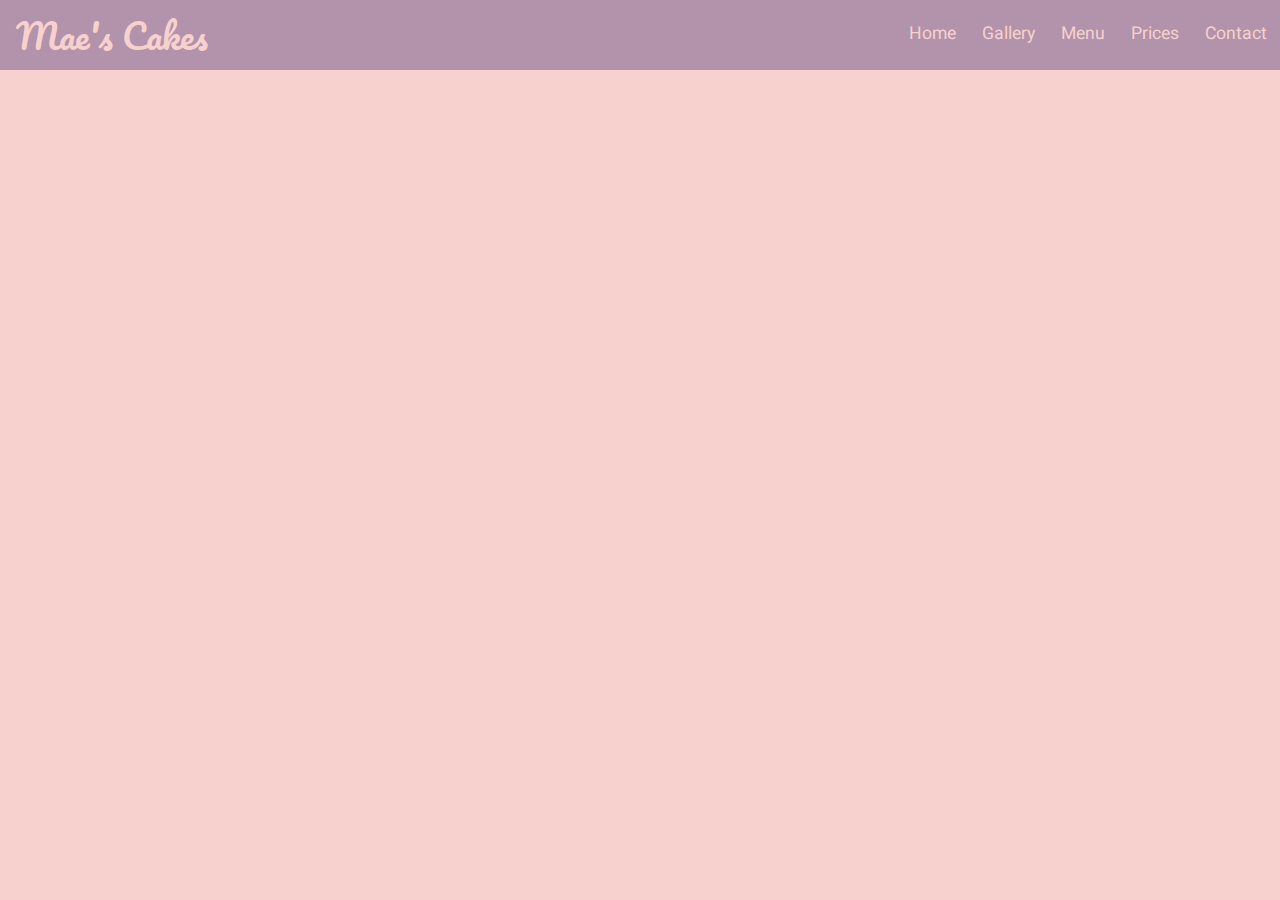
==== html/index.html @ ae8719c3 "creates html and css files" ====
<!DOCTYPE html>
<html lang="en">
    <head>
        <meta charset="UTF-8" />
        <meta http-equiv="X-UA-Compatible" content="IE=edge" />
        <meta name="viewport" content="width=device-width, initial-scale=1.0" />
        <title>Mae's Cakes</title>
        <link rel="stylesheet" href="../css/main.css" />
    </head>
    <body>
        <header class="header">
            <div class="logo">Mae's Cakes</div>
            <ul class="nav-links">
                <li><a href="index.html">Home</a></li>
                <li><a href="gallery.html">Gallery</a></li>
                <li><a href="menu.html">Menu</a></li>
                <li><a href="prices.html">Prices</a></li>
                <li><a href="contact.html">Contact</a></li>
            </ul>
            <div class="dropdown">
                <div class="dd-bar"></div>
                <div class="dd-bar"></div>
                <div class="dd-bar"></div>
            </div>
        </header>
        <main>
            <section class="hero">
                <img src="" alt="">
            </section>
        </main>
        <script src="../script.js"></script>
    </body>
</html>
---- css/main.css ----
@import url('https://fonts.googleapis.com/css2?family=Pacifico&display=swap');
@import url('https://fonts.googleapis.com/css2?family=Heebo:wght@500&display=swap');

*,
*::before,
*::after {
    box-sizing: border-box;
}

* {
    margin: 0;
    padding: 0;
    font: inherit;
}

body {
    min-height: 100vh;
    background-color: #f7d1cd;
}

html {
    color-scheme: dark light;
}

img,
picture,
svg,
video {
    display: block;
    max-width: 100%;
}

.dropdown {
    display: none;
}

.dd-bar {
    background-color: #f3e0de;
    margin-top: 0.25rem;
    margin-right: 1rem;
    width: 25px;
    height: 3px;
    border-radius: 5px;
}

.header {
    position: fixed;
    top: 0;
    width: 100%;
    background-color: #b392ac;
    display: flex;
    justify-content: space-between;
    align-items: center;
    height: 70px;
}

.logo {
    font-family: 'Pacifico', cursive;
    font-size: 2.2rem;
    color: #f7d1cd;
    margin-left: 1rem;
}

.nav-links {
    display: flex;
    justify-content: space-around;
    width: 30%;
}

.nav-links li {
    list-style: none;
}

.nav-links a {
    font-family: 'Heebo', sans-serif;
    font-size: 1.1rem;
    text-decoration: none;
    color: #f7d1cd;
}

.nav-links a::after {
    content: '';
    width: 0;
    height: 3px;
    background-color: #f3e0de;
    margin: auto;
    display: block;
}

.nav-links a:hover::after {
    width: 100%;
    transition: width 0.3s linear;
}

.test {
    width: 50px;
    height: 50px;
    background-color: orange;
    margin: 1rem;
}

@media screen and (min-width: 1001px) and (max-width: 1250px) {
    .nav-links {
        width: 40%;
    }
}

@media screen and (max-width: 1000px) {
    .dropdown {
        display: block;
    }

    .nav-links {
        display: none;
    }
}
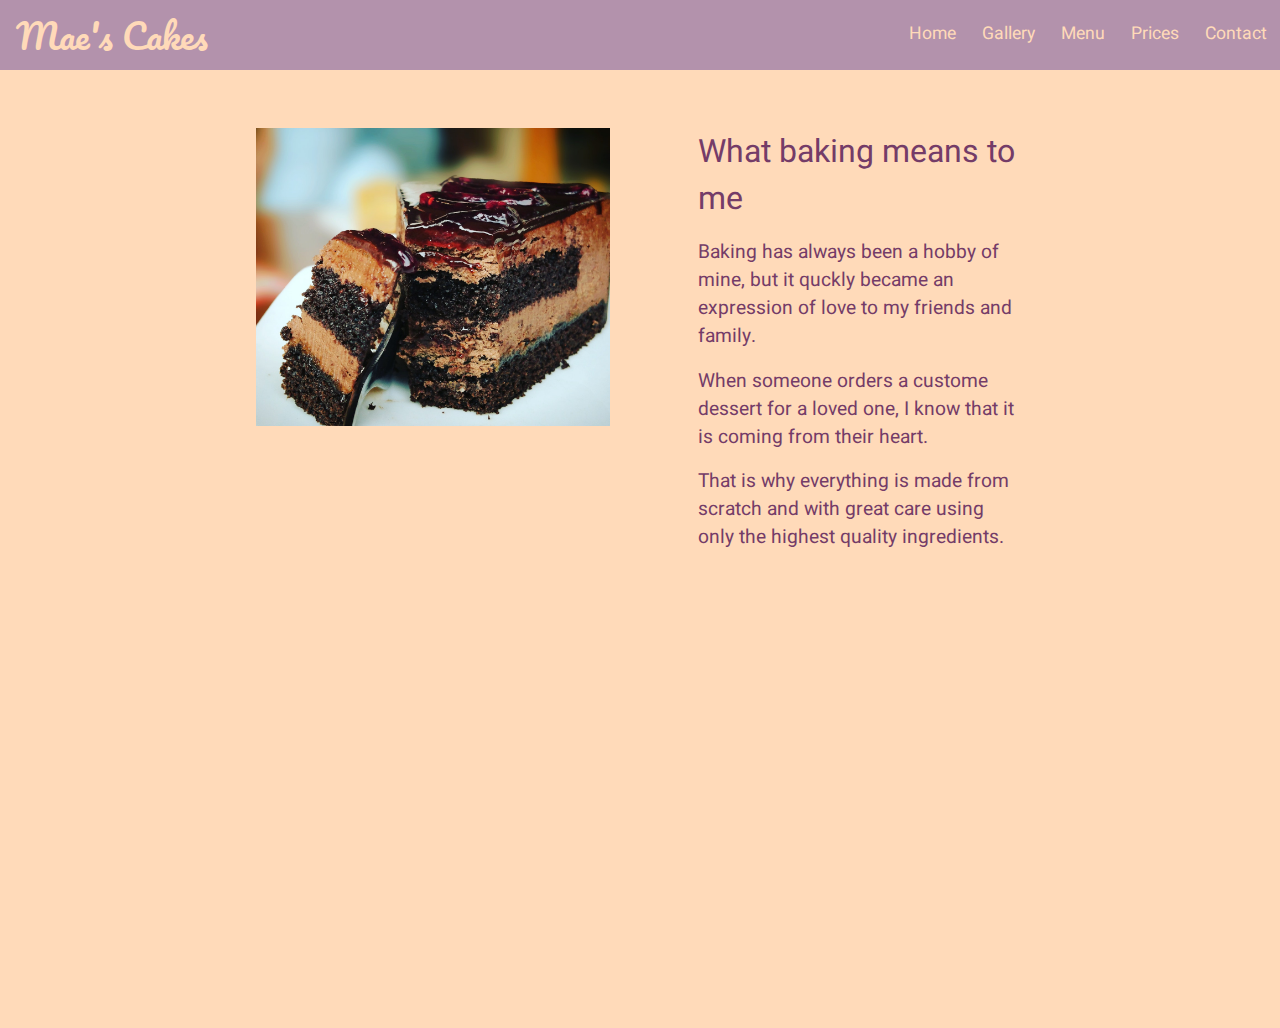
==== commit d8264dbc: "modifies index.html file" ====
--- a/html/index.html
+++ b/html/index.html
@@ -5,6 +5,7 @@
         <meta http-equiv="X-UA-Compatible" content="IE=edge" />
         <meta name="viewport" content="width=device-width, initial-scale=1.0" />
         <title>Mae's Cakes</title>
+        <link rel="icon" href="../images/favicon-32x32.png">
         <link rel="stylesheet" href="../css/main.css" />
     </head>
     <body>
@@ -25,7 +26,16 @@
         </header>
         <main>
             <section class="hero">
-                <img src="" alt="">
+                <div class="img-container">
+                <img class="home-img" src="../images/pexels-abhinav-goswami-291528.jpg" alt="An image of a slice of cake.">
+                <!-- Photo by Abhinav Goswami: https://www.pexels.com/photo/sliced-cake-on-plate-291528/ -->
+                </div>
+                <div class="about">
+                    <h1 class="baking">What baking means to me</h1>
+                    <p>Baking has always been a hobby of mine, but it quckly became an expression of love to my friends and family.</p>
+                    <p>When someone orders a custome dessert for a loved one, I know that it is coming from their heart.</p>
+                    <p>That is why everything is made from scratch and with great care using only the highest quality ingredients.</p>
+                </div>
             </section>
         </main>
         <script src="../script.js"></script>
--- a/css/main.css
+++ b/css/main.css
@@ -15,7 +15,7 @@
 
 body {
     min-height: 100vh;
-    background-color: #f7d1cd;
+    background-color: #ffdab9;
 }
 
 html {
@@ -28,6 +28,20 @@
 video {
     display: block;
     max-width: 100%;
+}
+
+.about {
+    font-family: 'Heebo', sans-serif;
+    font-size: 1.2rem;
+    color: #743c68;
+}
+
+.about p {
+    margin: 5% 0;
+}
+
+.baking {
+    font-size: 2rem;
 }
 
 .dropdown {
@@ -54,10 +68,22 @@
     height: 70px;
 }
 
+.hero {
+    display: flex;
+    justify-content: center;
+    margin: 10% auto;
+    width: 60%;
+}
+
+.home-img {
+    width: 80%;
+    margin: 0;
+}
+
 .logo {
     font-family: 'Pacifico', cursive;
     font-size: 2.2rem;
-    color: #f7d1cd;
+    color: #ffdab9;
     margin-left: 1rem;
 }
 
@@ -75,7 +101,7 @@
     font-family: 'Heebo', sans-serif;
     font-size: 1.1rem;
     text-decoration: none;
-    color: #f7d1cd;
+    color: #ffdab9;
 }
 
 .nav-links a::after {
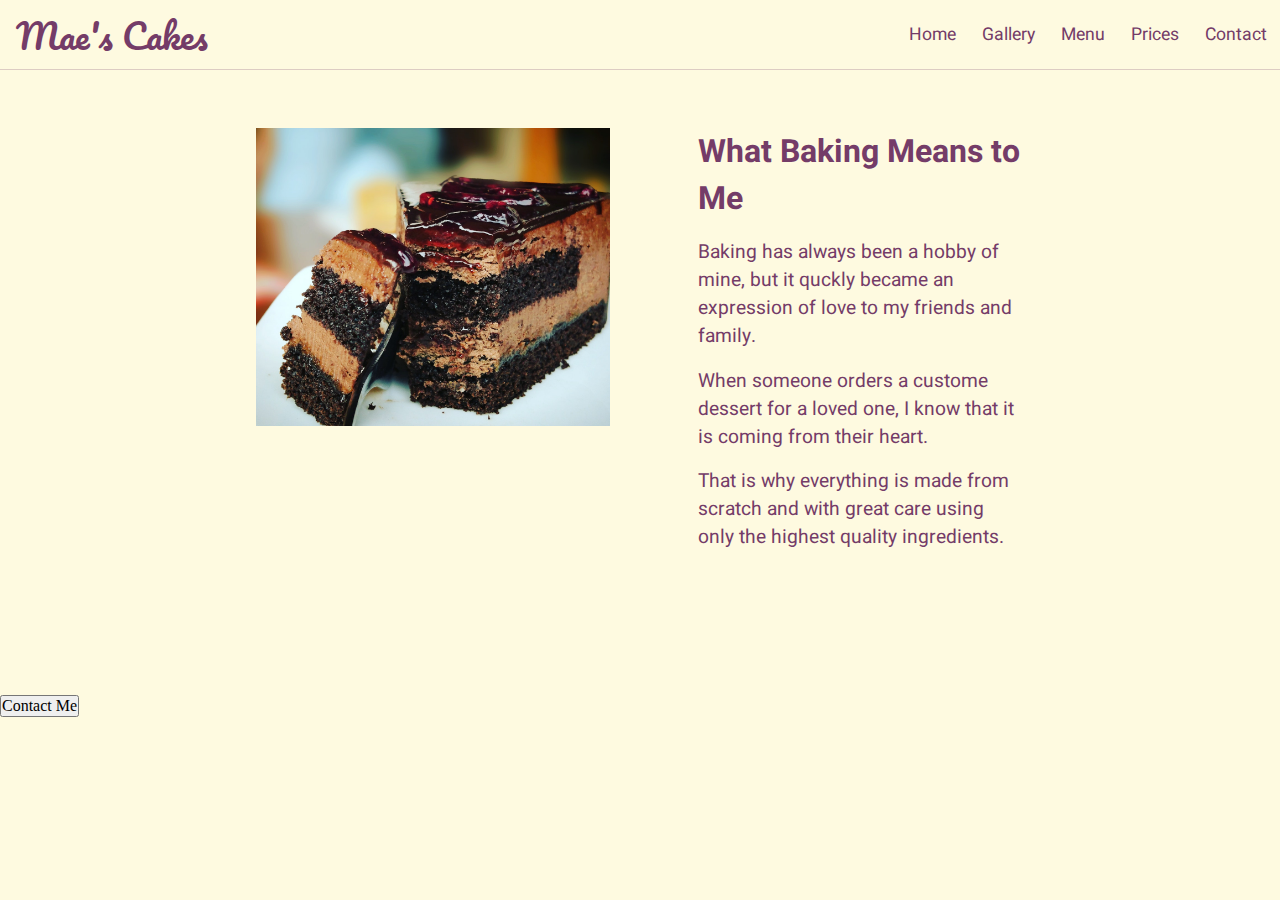
==== commit 7c835da2: "modifies html, css, and js files" ====
--- a/html/index.html
+++ b/html/index.html
@@ -5,37 +5,59 @@
         <meta http-equiv="X-UA-Compatible" content="IE=edge" />
         <meta name="viewport" content="width=device-width, initial-scale=1.0" />
         <title>Mae's Cakes</title>
-        <link rel="icon" href="../images/favicon-32x32.png">
+        <link rel="icon" href="../images/favicon-32x32.png" />
         <link rel="stylesheet" href="../css/main.css" />
     </head>
     <body>
-        <header class="header">
+        <nav>
             <div class="logo">Mae's Cakes</div>
-            <ul class="nav-links">
-                <li><a href="index.html">Home</a></li>
-                <li><a href="gallery.html">Gallery</a></li>
-                <li><a href="menu.html">Menu</a></li>
-                <li><a href="prices.html">Prices</a></li>
-                <li><a href="contact.html">Contact</a></li>
-            </ul>
-            <div class="dropdown">
+            <div class="dropdown" data-dropdown>
                 <div class="dd-bar"></div>
                 <div class="dd-bar"></div>
                 <div class="dd-bar"></div>
             </div>
-        </header>
+            <ul class="nav-links" data-links>
+                <li class="main-nav-li"><a href="index.html">Home</a></li>
+                <li class="main-nav-li"><a href="gallery.html">Gallery</a></li>
+                <li class="main-nav-li"><a href="menu.html">Menu</a></li>
+                <li class="main-nav-li"><a href="prices.html">Prices</a></li>
+                <li class="main-nav-li"><a href="contact.html">Contact</a></li>
+            </ul>
+        </nav>
         <main>
-            <section class="hero">
+            <section class="home">
                 <div class="img-container">
-                <img class="home-img" src="../images/pexels-abhinav-goswami-291528.jpg" alt="An image of a slice of cake.">
-                <!-- Photo by Abhinav Goswami: https://www.pexels.com/photo/sliced-cake-on-plate-291528/ -->
+                    <img
+                        class="home-img"
+                        src="../images/pexels-abhinav-goswami-291528.jpg"
+                        alt="An image of a slice of cake."
+                    />
+                    <!-- Photo by Abhinav Goswami: https://www.pexels.com/photo/sliced-cake-on-plate-291528/ -->
                 </div>
                 <div class="about">
-                    <h1 class="baking">What baking means to me</h1>
-                    <p>Baking has always been a hobby of mine, but it quckly became an expression of love to my friends and family.</p>
-                    <p>When someone orders a custome dessert for a loved one, I know that it is coming from their heart.</p>
-                    <p>That is why everything is made from scratch and with great care using only the highest quality ingredients.</p>
+                    <h1 class="mission">What Baking Means to Me</h1>
+                    <p>
+                        Baking has always been a hobby of mine, but it quckly
+                        became an expression of love to my friends and family.
+                    </p>
+                    <p>
+                        When someone orders a custome dessert for a loved one, I
+                        know that it is coming from their heart.
+                    </p>
+                    <p>
+                        That is why everything is made from scratch and with
+                        great care using only the highest quality ingredients.
+                    </p>
                 </div>
+            </section>
+            <section class="contact">
+                <button
+                    type="button"
+                    onclick="location.href='contact.html'"
+                    class="home-contact-btn"
+                >
+                    Contact Me
+                </button>
             </section>
         </main>
         <script src="../script.js"></script>
--- a/css/main.css
+++ b/css/main.css
@@ -1,5 +1,5 @@
 @import url('https://fonts.googleapis.com/css2?family=Pacifico&display=swap');
-@import url('https://fonts.googleapis.com/css2?family=Heebo:wght@500&display=swap');
+@import url('https://fonts.googleapis.com/css2?family=Heebo:wght@500;700&display=swap');
 
 *,
 *::before,
@@ -15,7 +15,9 @@
 
 body {
     min-height: 100vh;
-    background-color: #ffdab9;
+    background-color: #fefae0;
+    display: flex;
+    flex-direction: column;
 }
 
 html {
@@ -40,16 +42,17 @@
     margin: 5% 0;
 }
 
-.baking {
-    font-size: 2rem;
-}
-
 .dropdown {
     display: none;
 }
 
+.mission {
+    font-size: 2rem;
+    font-weight: 700;
+}
+
 .dd-bar {
-    background-color: #f3e0de;
+    background-color: #743c68;
     margin-top: 0.25rem;
     margin-right: 1rem;
     width: 25px;
@@ -57,18 +60,19 @@
     border-radius: 5px;
 }
 
-.header {
+nav {
     position: fixed;
     top: 0;
     width: 100%;
-    background-color: #b392ac;
+    border-bottom: 1px solid #743c683d;
+    background-color: #fefae0;
     display: flex;
     justify-content: space-between;
     align-items: center;
     height: 70px;
 }
 
-.hero {
+.home {
     display: flex;
     justify-content: center;
     margin: 10% auto;
@@ -83,7 +87,7 @@
 .logo {
     font-family: 'Pacifico', cursive;
     font-size: 2.2rem;
-    color: #ffdab9;
+    color: #743c68;
     margin-left: 1rem;
 }
 
@@ -101,42 +105,74 @@
     font-family: 'Heebo', sans-serif;
     font-size: 1.1rem;
     text-decoration: none;
-    color: #ffdab9;
+    color: #743c68;
 }
 
-.nav-links a::after {
-    content: '';
-    width: 0;
-    height: 3px;
-    background-color: #f3e0de;
-    margin: auto;
-    display: block;
-}
-
-.nav-links a:hover::after {
-    width: 100%;
-    transition: width 0.3s linear;
-}
-
-.test {
-    width: 50px;
-    height: 50px;
-    background-color: orange;
-    margin: 1rem;
-}
-
-@media screen and (min-width: 1001px) and (max-width: 1250px) {
-    .nav-links {
-        width: 40%;
-    }
-}
-
-@media screen and (max-width: 1000px) {
-    .dropdown {
-        display: block;
+@media screen and (max-width: 500px) {
+    .about {
+        padding: 1.3rem;
+        font-size: 0.95rem;
     }
 
     .nav-links {
         display: none;
     }
-}+
+    .contact {
+        display: flex;
+        justify-content: center;
+        align-items: center;
+        margin: 0;
+    }
+
+    .home {
+        flex-direction: column;
+        margin: 40px 0 0 0;
+        width: 100%;
+    }
+
+    .dropdown {
+        display: block;
+    }
+
+    .home-contact-btn {
+        background-color: #743c68;
+        margin-bottom: 15px;
+        padding: 0.75rem 2rem;
+        border: none;
+        border-radius: 10px;
+        color: #fefae0;
+        font-family: 'Heebo', sans-serif;
+    }
+
+    .home-img {
+        width: 100%;
+        margin-bottom: 20px;
+    }
+
+    .mission {
+        font-size: 1.4rem;
+    }
+
+    .main-nav-li {
+        margin: 0;
+    }
+
+    .nav-links {
+        left: -100%;
+    }
+
+    .active {
+        display: flex;
+        flex-direction: column;
+        justify-content: space-around;
+        position: fixed;
+        width: 100%;
+        height: 90vh;
+        background-color: #fefae0;
+        top: 70px;
+        left: 0%;
+        text-align: center;
+        transition: all 1s;
+    }
+}
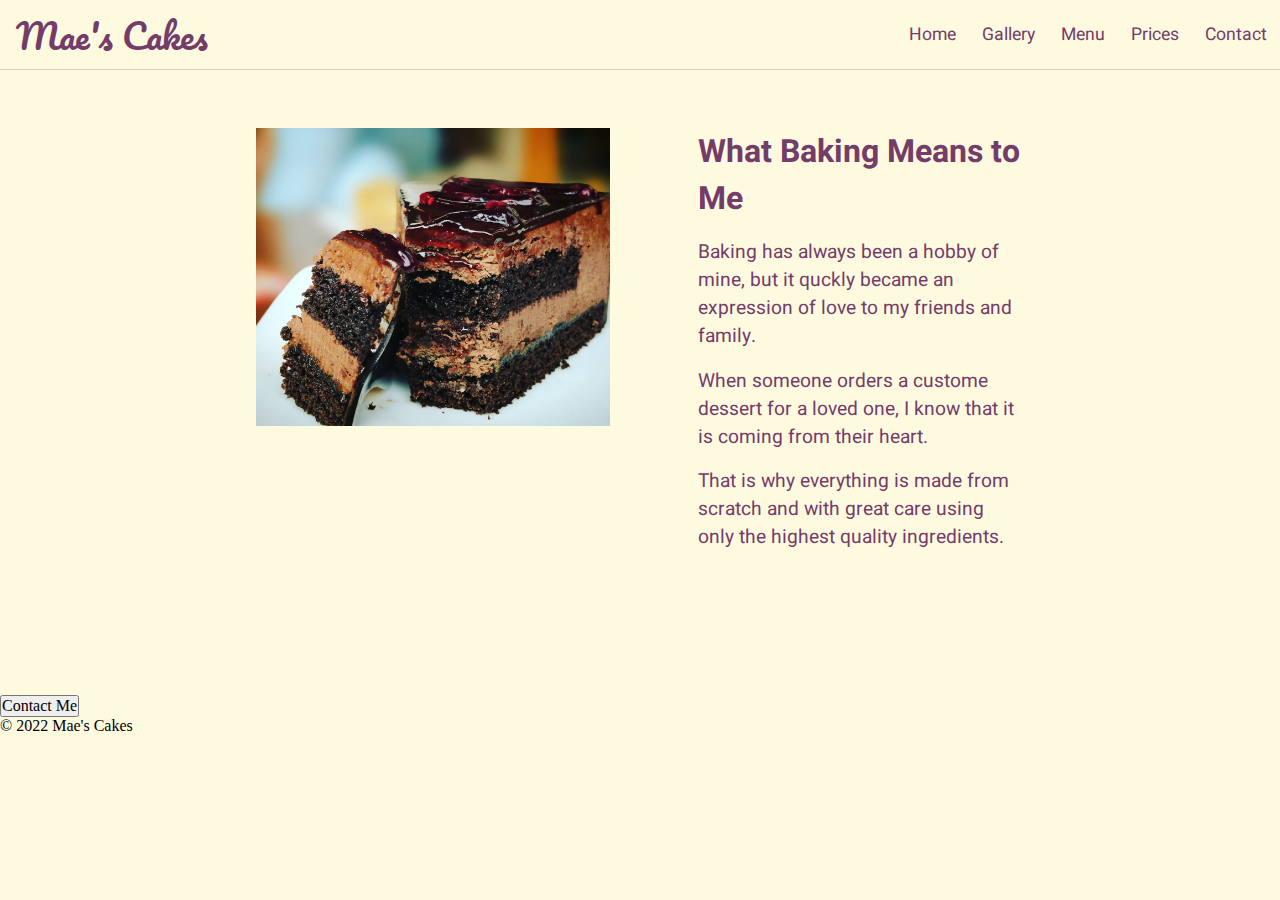
==== commit 1f36675e: "adds footer to index.html" ====
--- a/html/index.html
+++ b/html/index.html
@@ -60,6 +60,9 @@
                 </button>
             </section>
         </main>
+        <footer>
+            <p>&#169; 2022 Mae's Cakes</p>
+        </footer>
         <script src="../script.js"></script>
     </body>
 </html>
--- a/css/main.css
+++ b/css/main.css
@@ -95,6 +95,7 @@
     display: flex;
     justify-content: space-around;
     width: 30%;
+    transition: all 0.5s ease-in;
 }
 
 .nav-links li {
@@ -108,14 +109,30 @@
     color: #743c68;
 }
 
-@media screen and (max-width: 500px) {
+@media screen and (max-width: 700px) {
     .about {
         padding: 1.3rem;
         font-size: 0.95rem;
     }
 
     .nav-links {
-        display: none;
+        display: block;
+        position: absolute;
+        overflow-x: hidden;
+        top: 70px;
+        width: 100%;
+        height: 100vh;
+        left: -100%;
+        text-align: center;
+        transition: all 0.5s ease-in-out;
+    }
+
+    .nav-links li {
+        margin-top: 30px;
+    }
+
+    .nav-links li a {
+        font-size: 1.5rem;
     }
 
     .contact {
@@ -158,14 +175,8 @@
         margin: 0;
     }
 
-    .nav-links {
-        left: -100%;
-    }
-
     .active {
-        display: flex;
-        flex-direction: column;
-        justify-content: space-around;
+        display: block;
         position: fixed;
         width: 100%;
         height: 90vh;
@@ -173,6 +184,5 @@
         top: 70px;
         left: 0%;
         text-align: center;
-        transition: all 1s;
     }
 }
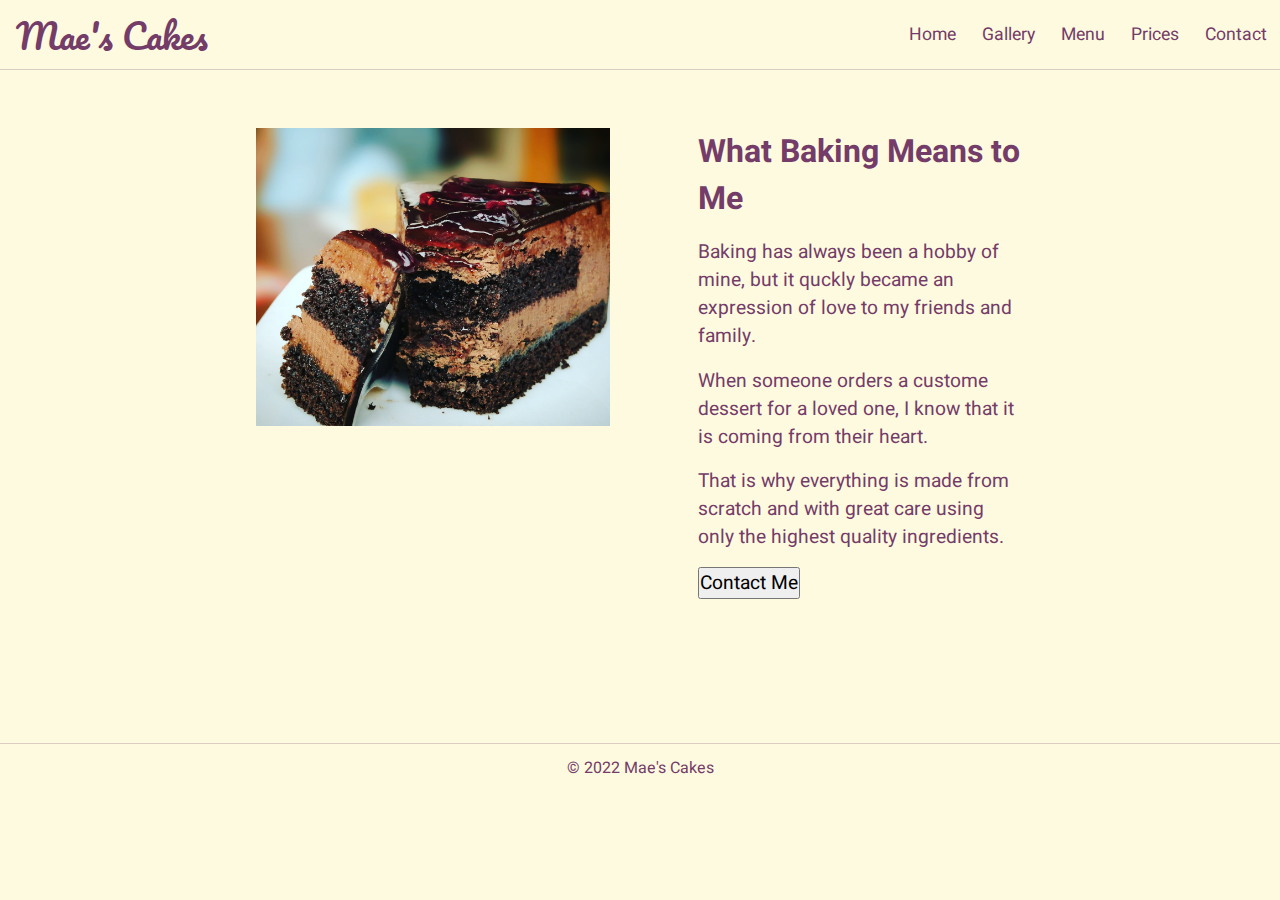
==== commit c346b8f5: "removes contact section and creates contact div to about div" ====
--- a/html/index.html
+++ b/html/index.html
@@ -48,16 +48,16 @@
                         That is why everything is made from scratch and with
                         great care using only the highest quality ingredients.
                     </p>
+                    <div class="contact">
+                        <button
+                            type="button"
+                            onclick="location.href='contact.html'"
+                            class="home-contact-btn"
+                        >
+                            Contact Me
+                        </button>
+                    </div>
                 </div>
-            </section>
-            <section class="contact">
-                <button
-                    type="button"
-                    onclick="location.href='contact.html'"
-                    class="home-contact-btn"
-                >
-                    Contact Me
-                </button>
             </section>
         </main>
         <footer>
--- a/css/main.css
+++ b/css/main.css
@@ -30,6 +30,31 @@
 video {
     display: block;
     max-width: 100%;
+}
+
+button:hover {
+    background-color: #743c6836;
+}
+
+footer {
+    color: #743c68;
+    text-align: center;
+    margin-top: 1rem;
+    padding: 0.75rem;
+    border-top: 1px solid #743c683d;
+    font-family: 'Heebo', sans-serif;
+}
+
+nav {
+    position: fixed;
+    top: 0;
+    width: 100%;
+    border-bottom: 1px solid #743c683d;
+    background-color: #fefae0;
+    display: flex;
+    justify-content: space-between;
+    align-items: center;
+    height: 70px;
 }
 
 .about {
@@ -60,17 +85,6 @@
     border-radius: 5px;
 }
 
-nav {
-    position: fixed;
-    top: 0;
-    width: 100%;
-    border-bottom: 1px solid #743c683d;
-    background-color: #fefae0;
-    display: flex;
-    justify-content: space-between;
-    align-items: center;
-    height: 70px;
-}
 
 .home {
     display: flex;
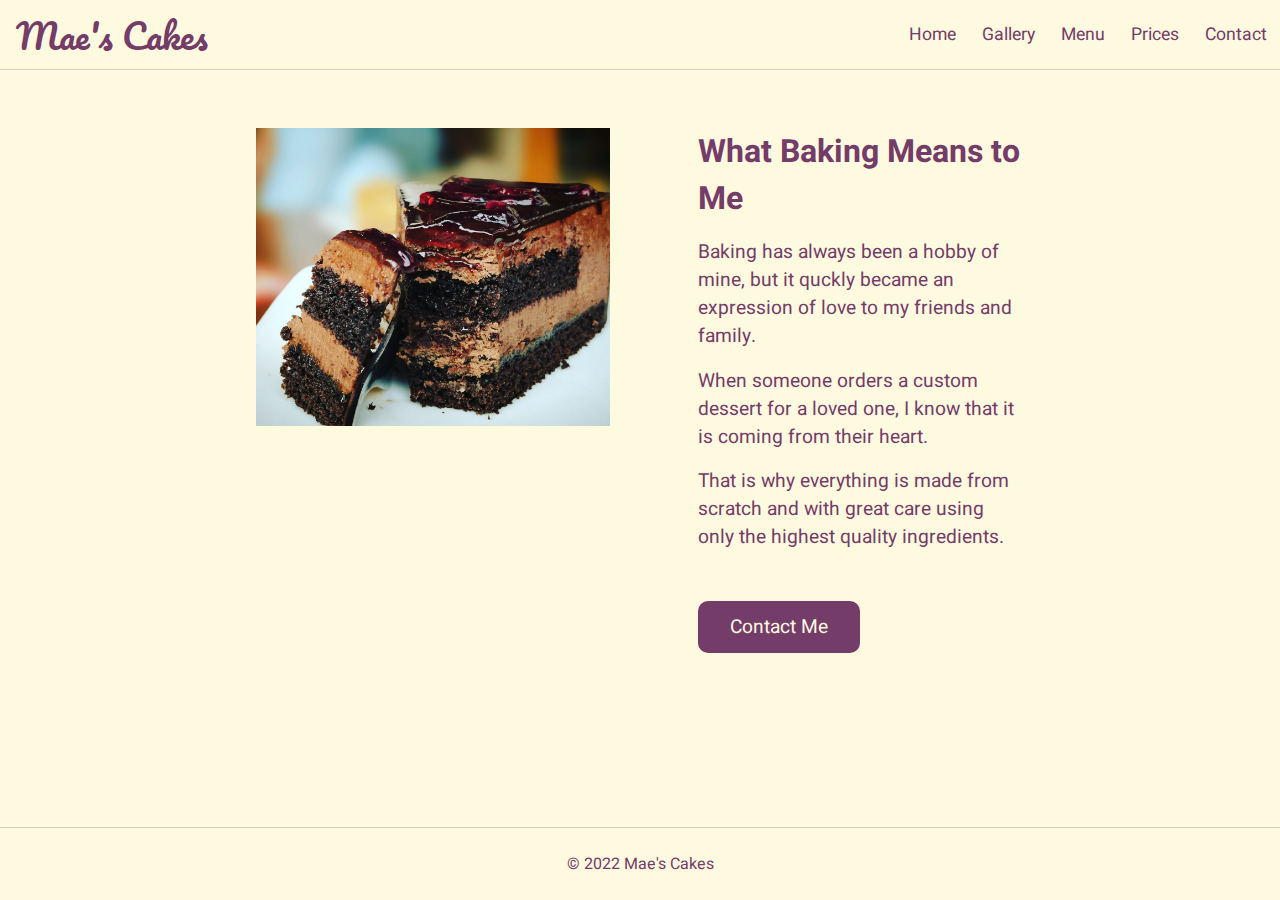
==== commit 447ac486: "modifies paragraph in index.html" ====
--- a/html/index.html
+++ b/html/index.html
@@ -41,7 +41,7 @@
                         became an expression of love to my friends and family.
                     </p>
                     <p>
-                        When someone orders a custome dessert for a loved one, I
+                        When someone orders a custom dessert for a loved one, I
                         know that it is coming from their heart.
                     </p>
                     <p>
--- a/css/main.css
+++ b/css/main.css
@@ -32,15 +32,11 @@
     max-width: 100%;
 }
 
-button:hover {
-    background-color: #743c6836;
-}
-
 footer {
     color: #743c68;
     text-align: center;
-    margin-top: 1rem;
-    padding: 0.75rem;
+    margin-top: auto;
+    padding: 1.5rem;
     border-top: 1px solid #743c683d;
     font-family: 'Heebo', sans-serif;
 }
@@ -65,6 +61,13 @@
 
 .about p {
     margin: 5% 0;
+}
+
+.contact {
+    display: flex;
+    justify-content: left;
+    align-items: center;
+    margin-top: 50px;
 }
 
 .dropdown {
@@ -85,12 +88,21 @@
     border-radius: 5px;
 }
 
-
 .home {
     display: flex;
     justify-content: center;
     margin: 10% auto;
     width: 60%;
+}
+
+.home-contact-btn {
+    background-color: #743c68;
+    margin-bottom: 15px;
+    padding: 0.75rem 2rem;
+    border: none;
+    border-radius: 10px;
+    color: #fefae0;
+    font-family: 'Heebo', sans-serif;
 }
 
 .home-img {
@@ -127,6 +139,10 @@
     .about {
         padding: 1.3rem;
         font-size: 0.95rem;
+    }
+
+    .contact {
+        justify-content: center;
     }
 
     .nav-links {
@@ -149,13 +165,6 @@
         font-size: 1.5rem;
     }
 
-    .contact {
-        display: flex;
-        justify-content: center;
-        align-items: center;
-        margin: 0;
-    }
-
     .home {
         flex-direction: column;
         margin: 40px 0 0 0;
@@ -164,16 +173,6 @@
 
     .dropdown {
         display: block;
-    }
-
-    .home-contact-btn {
-        background-color: #743c68;
-        margin-bottom: 15px;
-        padding: 0.75rem 2rem;
-        border: none;
-        border-radius: 10px;
-        color: #fefae0;
-        font-family: 'Heebo', sans-serif;
     }
 
     .home-img {
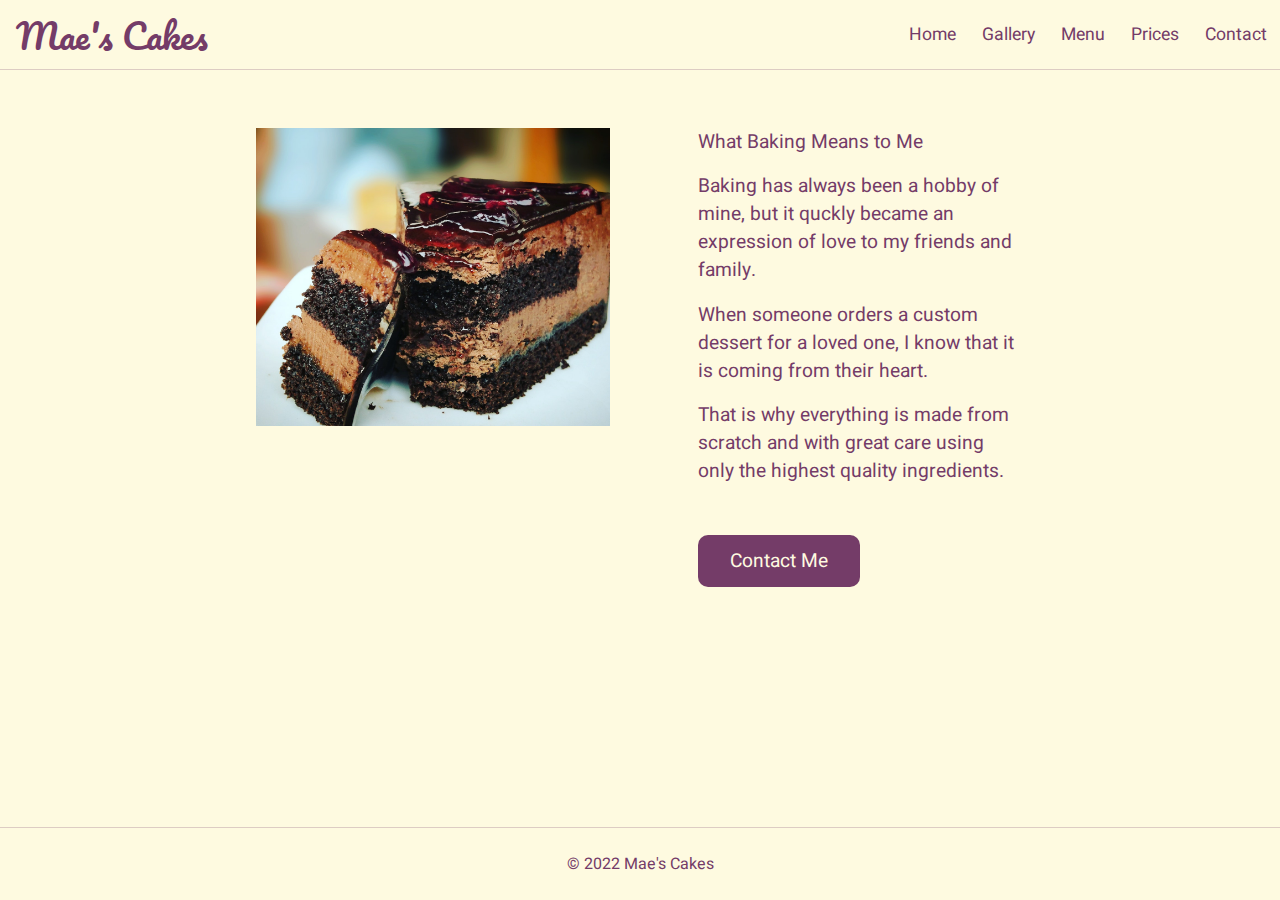
==== commit 448143e5: "removes mission class in index.html file" ====
--- a/html/index.html
+++ b/html/index.html
@@ -35,7 +35,7 @@
                     <!-- Photo by Abhinav Goswami: https://www.pexels.com/photo/sliced-cake-on-plate-291528/ -->
                 </div>
                 <div class="about">
-                    <h1 class="mission">What Baking Means to Me</h1>
+                    <h1>What Baking Means to Me</h1>
                     <p>
                         Baking has always been a hobby of mine, but it quckly
                         became an expression of love to my friends and family.
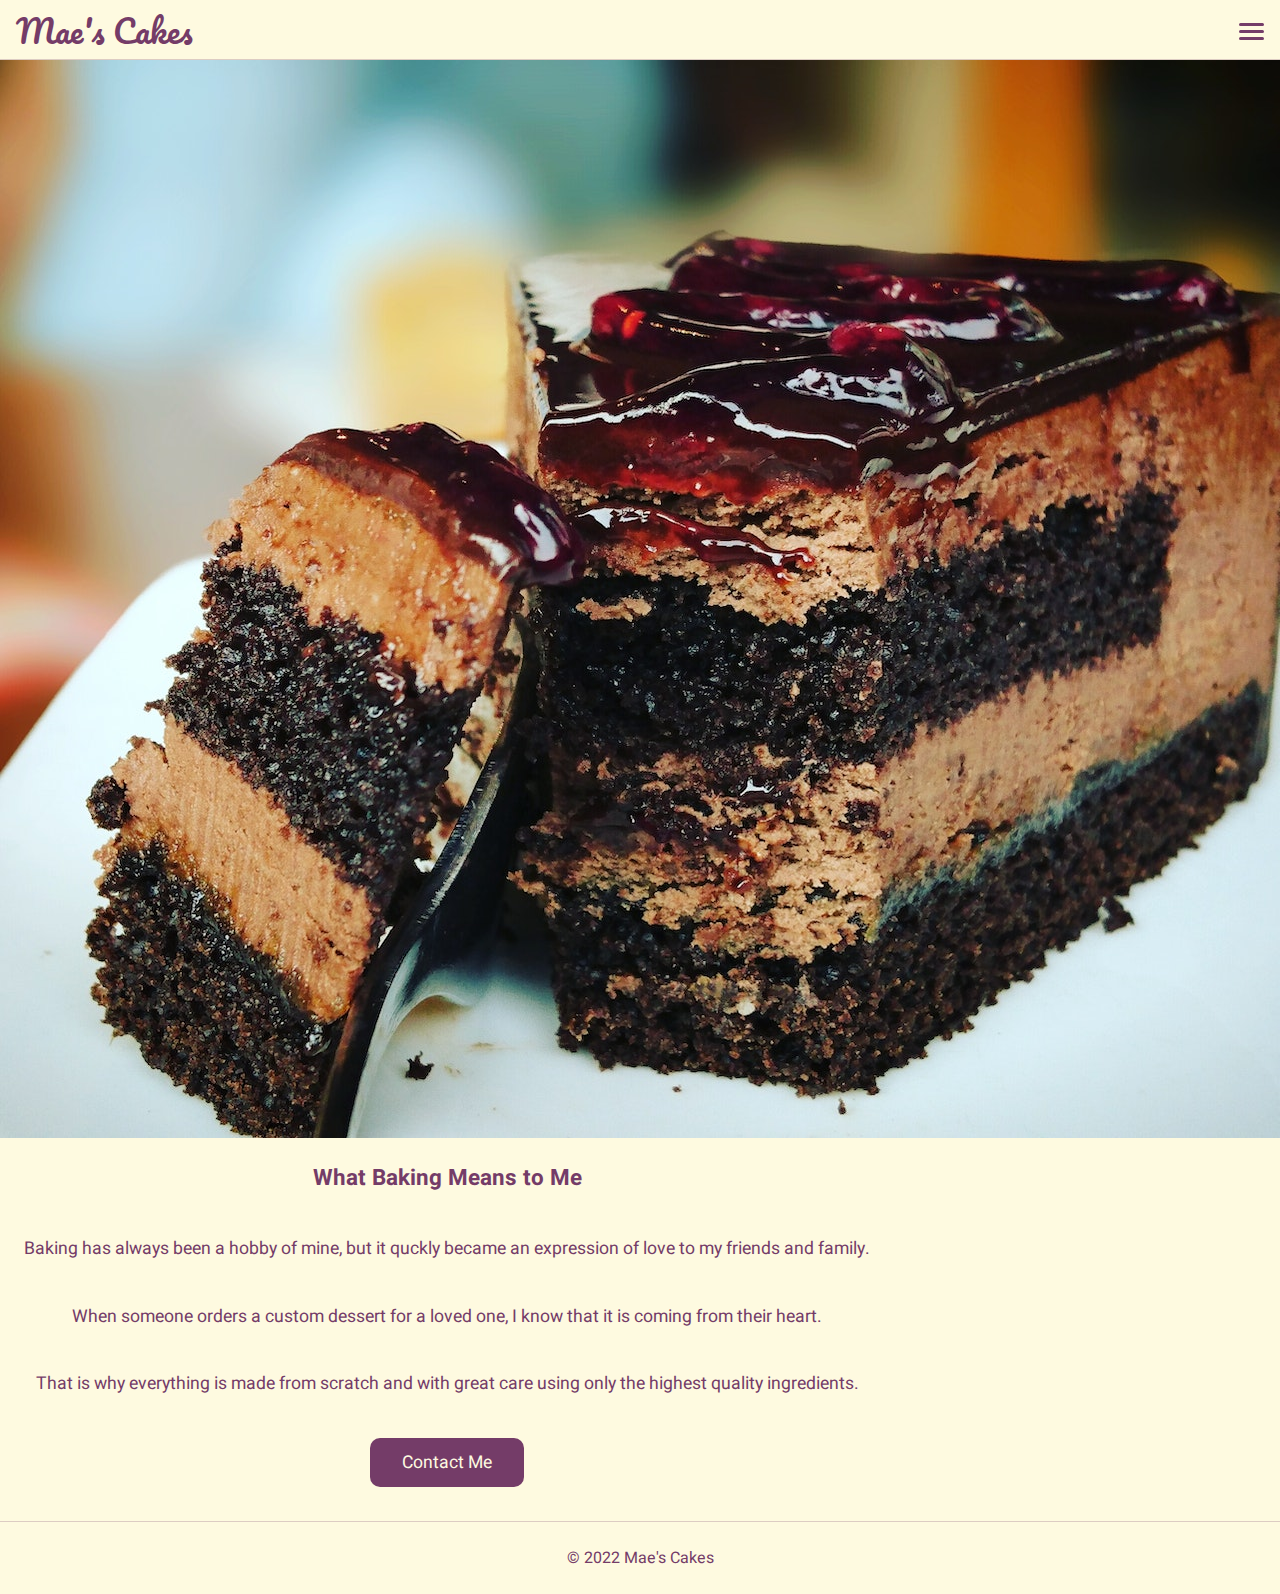
==== commit 7e06d1ae: "modifies index.html to improve responsiveness" ====
--- a/html/index.html
+++ b/html/index.html
@@ -35,7 +35,9 @@
                     <!-- Photo by Abhinav Goswami: https://www.pexels.com/photo/sliced-cake-on-plate-291528/ -->
                 </div>
                 <div class="about">
-                    <h1>What Baking Means to Me</h1>
+                    <div class="mission">
+                        <h1>What Baking Means to Me</h1>
+                    </div>
                     <p>
                         Baking has always been a hobby of mine, but it quckly
                         became an expression of love to my friends and family.
--- a/css/main.css
+++ b/css/main.css
@@ -41,6 +41,12 @@
     font-family: 'Heebo', sans-serif;
 }
 
+h1 {
+    font-size: 1.4rem;
+    font-weight: 700;
+    text-align: center;
+}
+
 nav {
     position: fixed;
     top: 0;
@@ -50,13 +56,15 @@
     display: flex;
     justify-content: space-between;
     align-items: center;
-    height: 70px;
+    height: 60px;
 }
 
 .about {
     font-family: 'Heebo', sans-serif;
-    font-size: 1.2rem;
+    font-size: 1.1rem;
+    padding: 1.5rem;
     color: #743c68;
+    text-align: center;
 }
 
 .about p {
@@ -65,18 +73,18 @@
 
 .contact {
     display: flex;
-    justify-content: left;
-    align-items: center;
-    margin-top: 50px;
+    justify-content: center;
+    margin-top: 30px;
 }
 
 .dropdown {
-    display: none;
+    display: block;
 }
 
-.mission {
-    font-size: 2rem;
-    font-weight: 700;
+.home {
+    display: flex;
+    flex-flow: wrap;
+    margin-top: 60px;
 }
 
 .dd-bar {
@@ -88,16 +96,9 @@
     border-radius: 5px;
 }
 
-.home {
-    display: flex;
-    justify-content: center;
-    margin: 10% auto;
-    width: 60%;
-}
-
 .home-contact-btn {
     background-color: #743c68;
-    margin-bottom: 15px;
+    margin-bottom: 10px;
     padding: 0.75rem 2rem;
     border: none;
     border-radius: 10px;
@@ -106,96 +107,48 @@
 }
 
 .home-img {
-    width: 80%;
+    width: 100%;
     margin: 0;
 }
 
 .logo {
     font-family: 'Pacifico', cursive;
-    font-size: 2.2rem;
+    font-size: 2rem;
     color: #743c68;
     margin-left: 1rem;
 }
 
 .nav-links {
-    display: flex;
-    justify-content: space-around;
-    width: 30%;
-    transition: all 0.5s ease-in;
+    display: block;
+    position: absolute;
+    overflow-x: hidden;
+    top: 100px;
+    width: 100%;
+    height: 100vh;
+    left: -100%;
+    text-align: center;
+    transition: all 0.5s ease-in-out;
+}
+
+.active {
+    display: block;
+    position: fixed;
+    width: 100%;
+    height: 90vh;
+    background-color: #fefae0;
+    top: 60px;
+    left: 0%;
+    text-align: center;
 }
 
 .nav-links li {
     list-style: none;
+    margin-top: 20px;
 }
 
 .nav-links a {
     font-family: 'Heebo', sans-serif;
-    font-size: 1.1rem;
+    font-size: 1.4rem;
     text-decoration: none;
     color: #743c68;
 }
-
-@media screen and (max-width: 700px) {
-    .about {
-        padding: 1.3rem;
-        font-size: 0.95rem;
-    }
-
-    .contact {
-        justify-content: center;
-    }
-
-    .nav-links {
-        display: block;
-        position: absolute;
-        overflow-x: hidden;
-        top: 70px;
-        width: 100%;
-        height: 100vh;
-        left: -100%;
-        text-align: center;
-        transition: all 0.5s ease-in-out;
-    }
-
-    .nav-links li {
-        margin-top: 30px;
-    }
-
-    .nav-links li a {
-        font-size: 1.5rem;
-    }
-
-    .home {
-        flex-direction: column;
-        margin: 40px 0 0 0;
-        width: 100%;
-    }
-
-    .dropdown {
-        display: block;
-    }
-
-    .home-img {
-        width: 100%;
-        margin-bottom: 20px;
-    }
-
-    .mission {
-        font-size: 1.4rem;
-    }
-
-    .main-nav-li {
-        margin: 0;
-    }
-
-    .active {
-        display: block;
-        position: fixed;
-        width: 100%;
-        height: 90vh;
-        background-color: #fefae0;
-        top: 70px;
-        left: 0%;
-        text-align: center;
-    }
-}
